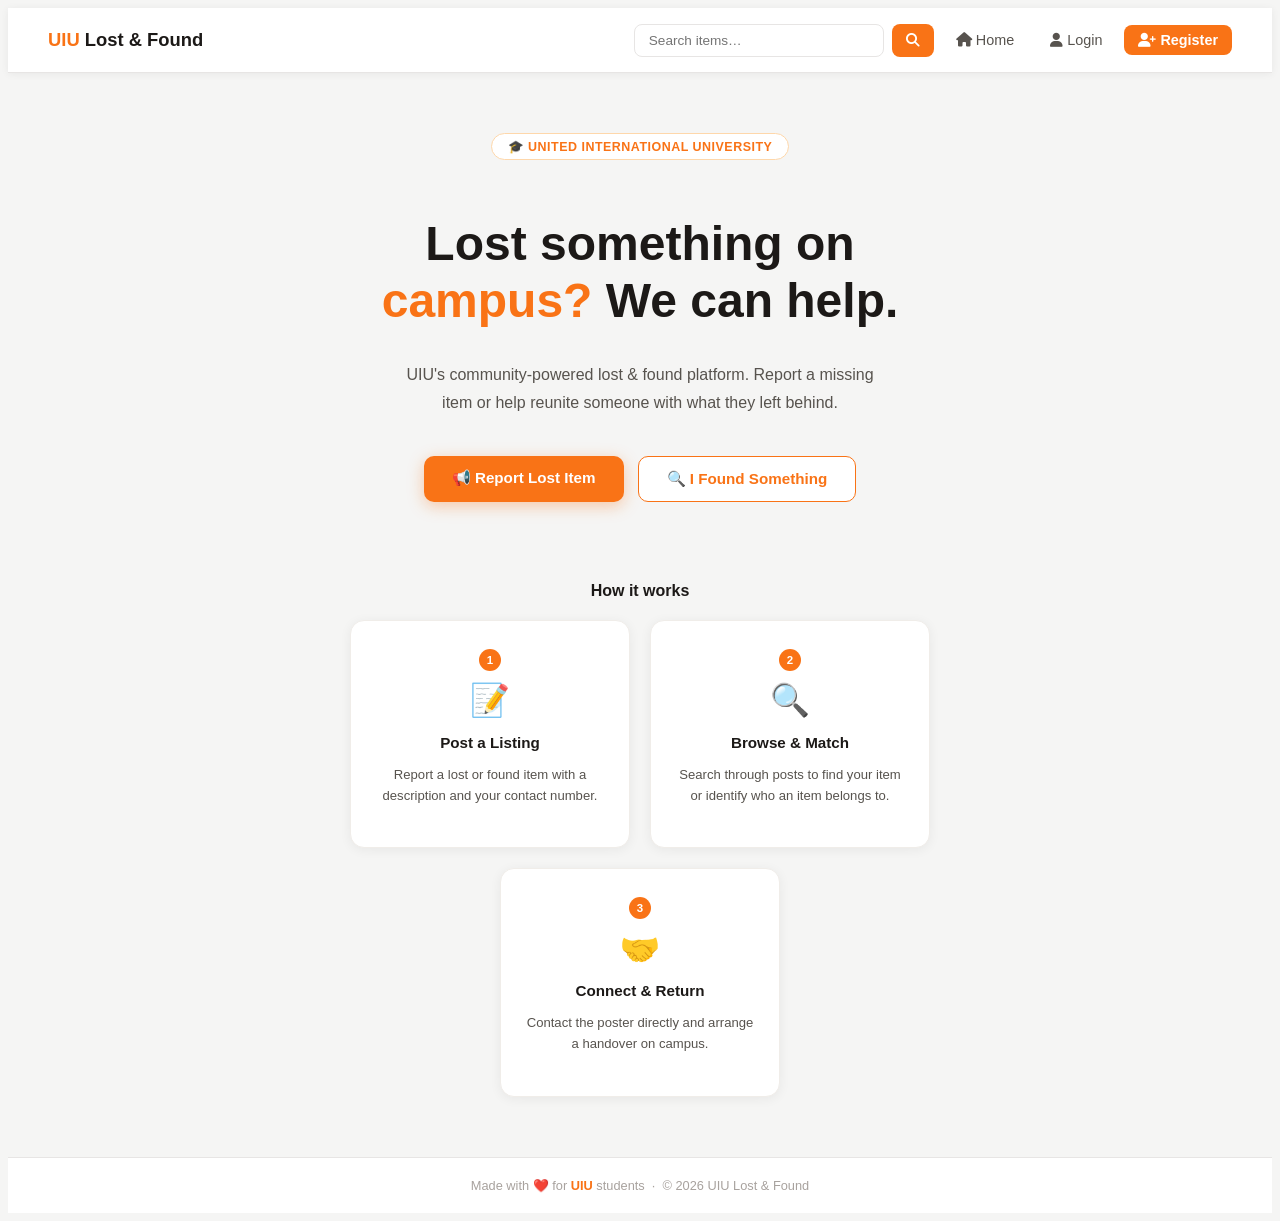
==== index.html @ 33952929 "Intial fronted for UIU Lost & Found" ====
<!DOCTYPE html>
<html lang="en">
<head>
    <meta charset="UTF-8">
    <meta name="viewport" content="width=device-width, initial-scale=1.0">
    <title>Home-UIU Lost & Found</title>
    <link rel="stylesheet" href="homestyle.css">
    <link rel="icon" type="image/x-icon" href="LOST AND FOUND.png">
    <link rel="stylesheet" href="https://cdnjs.cloudflare.com/ajax/libs/font-awesome/6.5.0/css/all.min.css" />
</head>
<body>
    
<nav>
  <div class="nav-logo">
    <a href="index.html" class="nav-logo">UIU <span>Lost &amp; Found</span>
    </a>
  </div>
  <div class="nav-links">
    <form method="get" style="display:flex; gap:8px;">
  <input
    type="text"
    name="search"
    placeholder="Search items…"
    style="
      padding: 8px 14px;
      border: 1.5px solid #E7E5E4;
      border-radius: 8px;
      font-size: 0.85rem;
      font-family: 'Inter', sans-serif;
      outline: none;
      width: 220px;
    "
  />
  <button
    type="submit"
    style="
      background: #F97316;
      color: #fff;
      border: none;
      border-radius: 8px;
      padding: 8px 14px;
      cursor: pointer;
      font-size: 0.85rem;
    "
  >
    <i class="fa-solid fa-magnifying-glass"></i>
  </button>
</form>
    <a href="index.html"><i class="fa-solid fa-house"></i> Home</a>
    <a href="login.html"><i class="fa-solid fa-user"></i> Login</a>
    <a href="register.html" class="btn-nav"><i class="fa-solid fa-user-plus"></i> Register</a>
  </div>
</nav>

<main>
  <div class="badge">🎓 United International University</div>

  <h1>Lost something on<br><em>campus?</em> We can help.</h1>

  <p class="subtitle">
    UIU's community-powered lost &amp; found platform. Report a missing item or help reunite someone with what they left behind.
  </p>

  <div class="actions">
    <a href="rli.html" class="btn-primary">📢 Report Lost Item</a>
    <a href="ifs.html" class="btn-secondary">🔍 I Found Something</a>
  </div>

  <p class="steps-label">How it works</p>
  <div class="steps">
    <div class="step">
      <span class="step-num">1</span>
      <span class="step-icon">📝</span>
      <h3>Post a Listing</h3>
      <p>Report a lost or found item with a description and your contact number.</p>
    </div>
    <div class="step">
      <span class="step-num">2</span>
      <span class="step-icon">🔍</span>
      <h3>Browse &amp; Match</h3>
      <p>Search through posts to find your item or identify who an item belongs to.</p>
    </div>
    <div class="step">
      <span class="step-num">3</span>
      <span class="step-icon">🤝</span>
      <h3>Connect &amp; Return</h3>
      <p>Contact the poster directly and arrange a handover on campus.</p>
    </div>
  </div>
</main>

<footer>
  Made with ❤️ for <strong>UIU</strong> students &nbsp;·&nbsp; © 2026 UIU Lost &amp; Found
</footer>

</body>
</html>
---- homestyle.css ----
:root {
    --orange: #F97316;
    --orange-dark: #EA6C0A;
    --orange-light: #FFF7ED;
    --text-dark: #1C1917;
    --text-mid: #57534E;
    --bg: #F5F5F4;
  }

  body {
    font-family: 'Inter', sans-serif;
    background: var(--bg);
    color: var(--text-dark);
    min-height: 100vh;
    display: flex;
    flex-direction: column;
  }

  /* NAV */
  nav {
    background: #fff;
    border-bottom: 1px solid #E7E5E4;
    display: flex;
    align-items: center;
    justify-content: space-between;
    padding: 0 40px;
    height: 64px;
    box-shadow: 0 1px 8px rgba(0,0,0,0.06);
  }
  .nav-logo {
    font-family: 'Poppins', sans-serif;
    font-weight: 800;
    font-size: 1.15rem;
    color: var(--orange);
    text-decoration: none;
  }
  .nav-logo span { color: var(--text-dark); }
  .nav-links { display: flex; gap: 8px; align-items: center; }
  .nav-links a {
    text-decoration: none;
    font-size: 0.9rem;
    font-weight: 500;
    color: var(--text-mid);
    padding: 7px 14px;
    border-radius: 8px;
    transition: background 0.15s, color 0.15s;
  }
  .nav-links a:hover { background: var(--orange-light); color: var(--orange); }
  .btn-nav {
    background: var(--orange) !important;
    color: #fff !important;
    font-weight: 600 !important;
  }
  .btn-nav:hover { background: var(--orange-dark) !important; }

  /* MAIN */
  main {
    flex: 1;
    display: flex;
    flex-direction: column;
    align-items: center;
    justify-content: center;
    padding: 60px 24px;
    text-align: center;
  }

  .badge {
    display: inline-flex;
    align-items: center;
    gap: 6px;
    background: #fff;
    border: 1.5px solid #FED7AA;
    color: var(--orange);
    font-size: 0.78rem;
    font-weight: 600;
    letter-spacing: 0.5px;
    padding: 5px 16px;
    border-radius: 999px;
    margin-bottom: 24px;
    text-transform: uppercase;
  }

  h1 {
    font-family: 'Poppins', sans-serif;
    font-size: clamp(2rem, 5vw, 3rem);
    font-weight: 800;
    line-height: 1.18;
    margin-bottom: 16px;
    color: var(--text-dark);
  }
  h1 em { color: var(--orange); font-style: normal; }

  .subtitle {
    font-size: 1rem;
    color: var(--text-mid);
    max-width: 480px;
    line-height: 1.7;
    margin-bottom: 40px;
  }

  /* CTA BUTTONS */
  .actions {
    display: flex;
    gap: 14px;
    flex-wrap: wrap;
    justify-content: center;
    margin-bottom: 64px;
  }
  .actions a {
    text-decoration: none;
    font-weight: 600;
    font-size: 0.95rem;
    padding: 13px 28px;
    border-radius: 10px;
    transition: all 0.18s;
  }
  .btn-primary {
    background: var(--orange);
    color: #fff;
    box-shadow: 0 4px 16px rgba(249,115,22,0.35);
  }
  .btn-primary:hover { background: var(--orange-dark); transform: translateY(-1px); }
  .btn-secondary {
    background: #fff;
    color: var(--orange);
    border: 1.5px solid var(--orange);
  }
  .btn-secondary:hover { background: var(--orange-light); }

  /* HOW IT WORKS */
  .steps-label {
    font-family: 'Poppins', sans-serif;
    font-weight: 700;
    font-size: 1rem;
    color: var(--text-dark);
    margin-bottom: 20px;
  }
  .steps {
    display: flex;
    gap: 20px;
    flex-wrap: wrap;
    justify-content: center;
    max-width: 760px;
  }
  .step {
    background: #fff;
    border-radius: 14px;
    padding: 28px 24px;
    flex: 1;
    min-width: 200px;
    max-width: 230px;
    border: 1px solid #F0EDE9;
    box-shadow: 0 2px 12px rgba(0,0,0,0.06);
  }
  .step-icon {
    font-size: 2rem;
    margin-bottom: 12px;
    display: block;
  }
  .step-num {
    display: inline-flex;
    align-items: center;
    justify-content: center;
    width: 22px; height: 22px;
    background: var(--orange);
    color: #fff;
    border-radius: 50%;
    font-size: 0.72rem;
    font-weight: 700;
    margin-bottom: 10px;
  }
  .step h3 {
    font-family: 'Poppins', sans-serif;
    font-weight: 700;
    font-size: 0.95rem;
    margin-bottom: 6px;
    color: var(--text-dark);
  }
  .step p {
    font-size: 0.82rem;
    color: var(--text-mid);
    line-height: 1.6;
  }

  /* FOOTER */
  footer {
    text-align: center;
    padding: 20px;
    font-size: 0.8rem;
    color: #A8A29E;
    border-top: 1px solid #E7E5E4;
    background: #fff;
  }
  footer strong { color: var(--orange); }

  @media (max-width: 500px) {
    nav { padding: 0 16px; }
    .nav-links a:not(.btn-nav) { display: none; }
  }
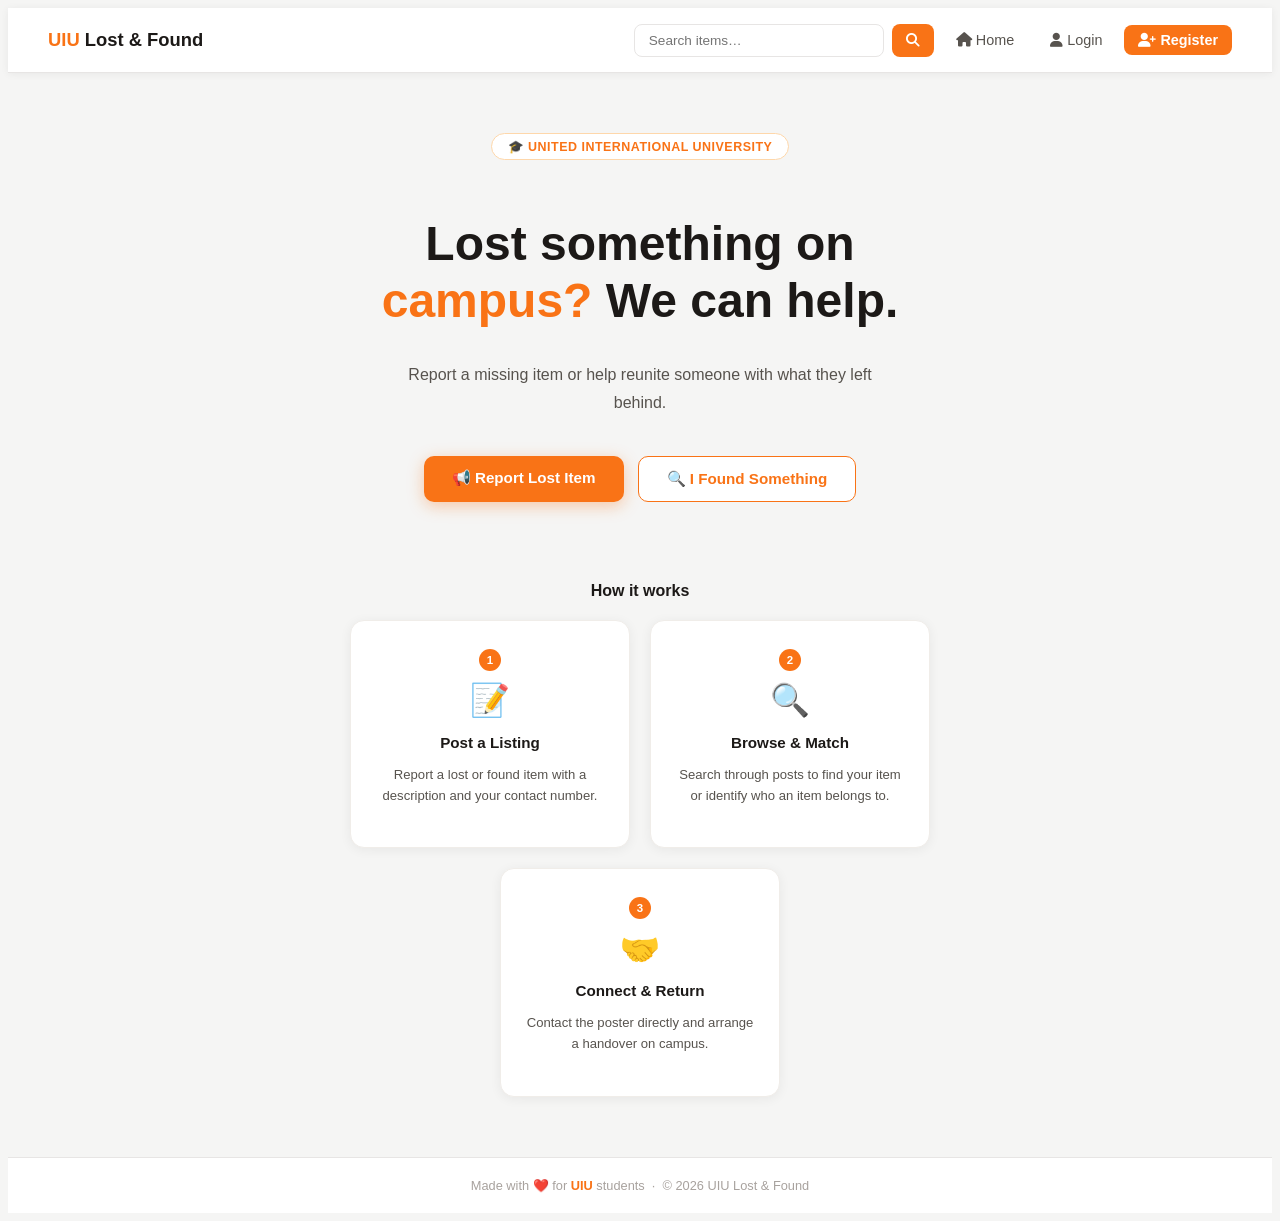
==== commit ed8a5943: "Update subtitle text in index.html Removed a unneccessary paragraph" ====
--- a/index.html
+++ b/index.html
@@ -8,8 +8,7 @@
     <link rel="icon" type="image/x-icon" href="LOST AND FOUND.png">
     <link rel="stylesheet" href="https://cdnjs.cloudflare.com/ajax/libs/font-awesome/6.5.0/css/all.min.css" />
 </head>
-<body>
-    
+<body>    
 <nav>
   <div class="nav-logo">
     <a href="index.html" class="nav-logo">UIU <span>Lost &amp; Found</span>
@@ -58,7 +57,7 @@
   <h1>Lost something on<br><em>campus?</em> We can help.</h1>
 
   <p class="subtitle">
-    UIU's community-powered lost &amp; found platform. Report a missing item or help reunite someone with what they left behind.
+    Report a missing item or help reunite someone with what they left behind.
   </p>
 
   <div class="actions">
@@ -94,4 +93,4 @@
 </footer>
 
 </body>
-</html>+</html>
--- a/homestyle.css
+++ b/homestyle.css
@@ -15,8 +15,6 @@
     display: flex;
     flex-direction: column;
   }
-
-  /* NAV */
   nav {
     background: #fff;
     border-bottom: 1px solid #E7E5E4;
@@ -52,8 +50,6 @@
     font-weight: 600 !important;
   }
   .btn-nav:hover { background: var(--orange-dark) !important; }
-
-  /* MAIN */
   main {
     flex: 1;
     display: flex;
@@ -97,8 +93,6 @@
     line-height: 1.7;
     margin-bottom: 40px;
   }
-
-  /* CTA BUTTONS */
   .actions {
     display: flex;
     gap: 14px;
@@ -126,8 +120,6 @@
     border: 1.5px solid var(--orange);
   }
   .btn-secondary:hover { background: var(--orange-light); }
-
-  /* HOW IT WORKS */
   .steps-label {
     font-family: 'Poppins', sans-serif;
     font-weight: 700;
@@ -181,8 +173,6 @@
     color: var(--text-mid);
     line-height: 1.6;
   }
-
-  /* FOOTER */
   footer {
     text-align: center;
     padding: 20px;
@@ -196,4 +186,4 @@
   @media (max-width: 500px) {
     nav { padding: 0 16px; }
     .nav-links a:not(.btn-nav) { display: none; }
-  }+  }
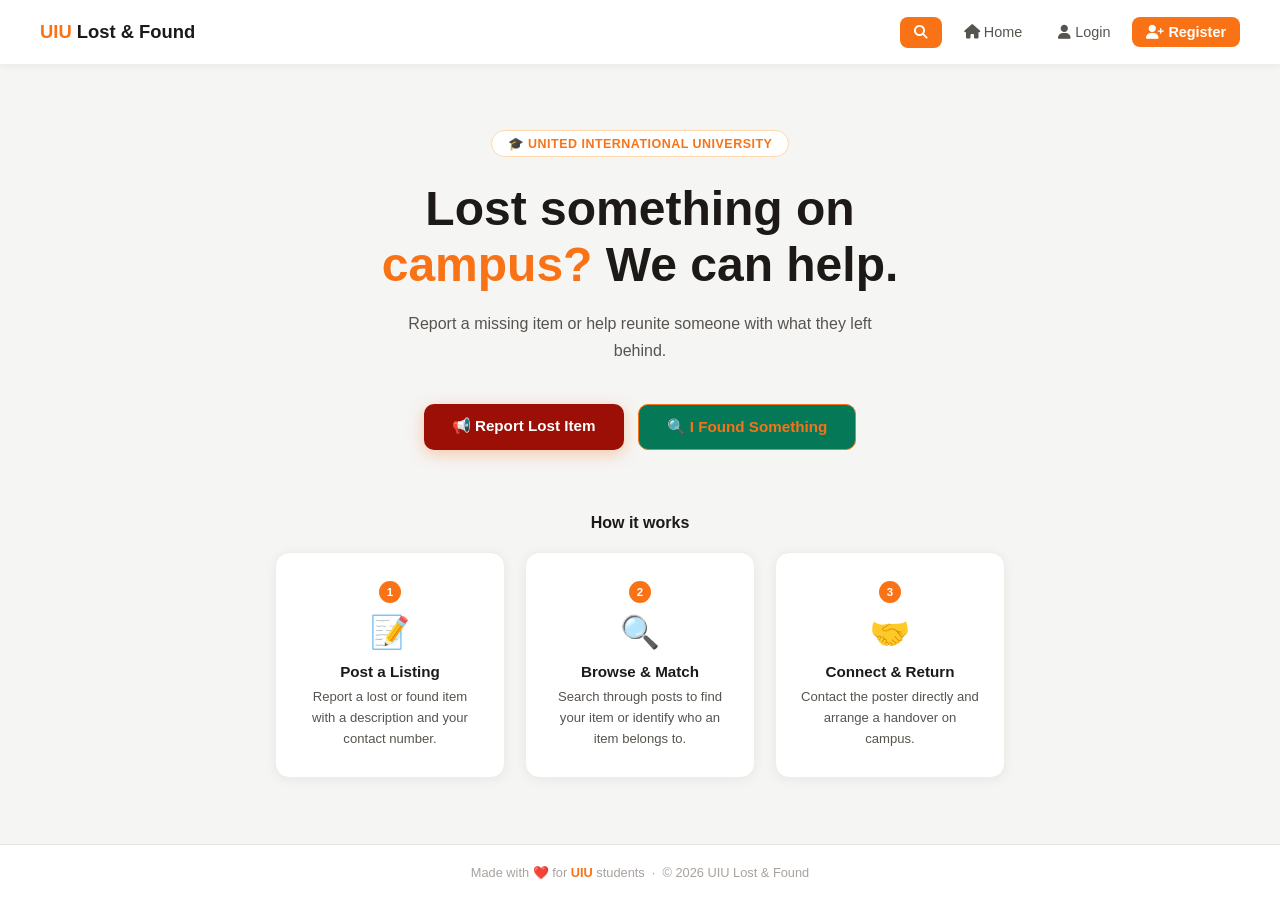
==== commit 74d6fe45: "Updated UI and fixed layout" ====
--- a/index.html
+++ b/index.html
@@ -16,21 +16,10 @@
   </div>
   <div class="nav-links">
     <form method="get" style="display:flex; gap:8px;">
-  <input
-    type="text"
-    name="search"
-    placeholder="Search items…"
-    style="
-      padding: 8px 14px;
-      border: 1.5px solid #E7E5E4;
-      border-radius: 8px;
-      font-size: 0.85rem;
-      font-family: 'Inter', sans-serif;
-      outline: none;
-      width: 220px;
-    "
-  />
-  <button
+  
+      <button
+   type="button"
+  onclick="window.location.href='searchpage.html'"
     type="submit"
     style="
       background: #F97316;
@@ -44,6 +33,7 @@
   >
     <i class="fa-solid fa-magnifying-glass"></i>
   </button>
+  
 </form>
     <a href="index.html"><i class="fa-solid fa-house"></i> Home</a>
     <a href="login.html"><i class="fa-solid fa-user"></i> Login</a>
--- a/homestyle.css
+++ b/homestyle.css
@@ -1,3 +1,9 @@
+ * {
+  margin: 0;
+  padding: 0;
+  box-sizing: border-box;
+}
+
  :root {
     --orange: #F97316;
     --orange-dark: #EA6C0A;
@@ -5,6 +11,8 @@
     --text-dark: #1C1917;
     --text-mid: #57534E;
     --bg: #F5F5F4;
+    --lost_red: #9B0F06;
+    --found_green: #047857;
   }
 
   body {
@@ -15,16 +23,19 @@
     display: flex;
     flex-direction: column;
   }
-  nav {
-    background: #fff;
-    border-bottom: 1px solid #E7E5E4;
-    display: flex;
-    align-items: center;
-    justify-content: space-between;
-    padding: 0 40px;
-    height: 64px;
-    box-shadow: 0 1px 8px rgba(0,0,0,0.06);
-  }
+ nav {
+  background: #fff;
+  border-bottom: 1px solid var(--border);
+  display: flex;
+  align-items: center;
+  justify-content: space-between;
+  padding: 0 40px;
+  height: 64px;
+  box-shadow: 0 1px 8px rgba(0,0,0,0.06);
+  position: sticky;
+  top: 0;
+  z-index: 100;
+}
   .nav-logo {
     font-family: 'Poppins', sans-serif;
     font-weight: 800;
@@ -109,13 +120,13 @@
     transition: all 0.18s;
   }
   .btn-primary {
-    background: var(--orange);
+    background: var(--lost_red);
     color: #fff;
     box-shadow: 0 4px 16px rgba(249,115,22,0.35);
   }
   .btn-primary:hover { background: var(--orange-dark); transform: translateY(-1px); }
   .btn-secondary {
-    background: #fff;
+    background: var(--found_green);
     color: var(--orange);
     border: 1.5px solid var(--orange);
   }
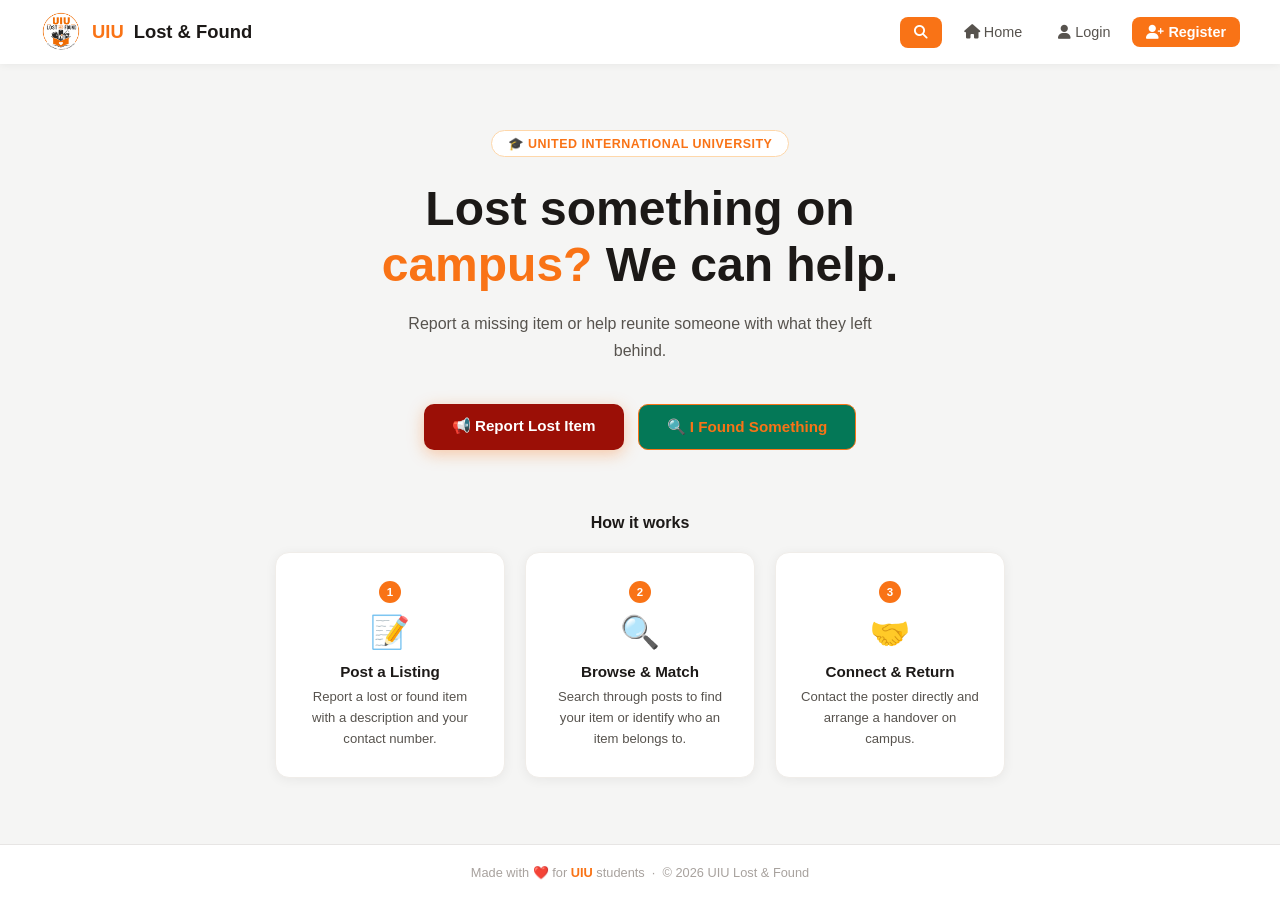
==== commit 019093a2: "added the new logo to every pages navbar" ====
--- a/index.html
+++ b/index.html
@@ -4,14 +4,18 @@
     <meta charset="UTF-8">
     <meta name="viewport" content="width=device-width, initial-scale=1.0">
     <title>Home-UIU Lost & Found</title>
+     <link rel="icon" type="image/png" href="logo.png">
     <link rel="stylesheet" href="homestyle.css">
-    <link rel="icon" type="image/x-icon" href="LOST AND FOUND.png">
+   
     <link rel="stylesheet" href="https://cdnjs.cloudflare.com/ajax/libs/font-awesome/6.5.0/css/all.min.css" />
 </head>
 <body>    
 <nav>
   <div class="nav-logo">
-    <a href="index.html" class="nav-logo">UIU <span>Lost &amp; Found</span>
+
+    <a href="index.html" class="nav-logo">
+      <img src="logo.png" alt="UIU Lost & Found Logo">
+      UIU <span>Lost &amp; Found</span>
     </a>
   </div>
   <div class="nav-links">
--- a/homestyle.css
+++ b/homestyle.css
@@ -36,14 +36,28 @@
   top: 0;
   z-index: 100;
 }
-  .nav-logo {
+ .nav-logo {
+    display: flex;
+    align-items: center;
+    gap: 10px;
+
     font-family: 'Poppins', sans-serif;
     font-weight: 800;
     font-size: 1.15rem;
+
     color: var(--orange);
     text-decoration: none;
-  }
-  .nav-logo span { color: var(--text-dark); }
+}
+
+.nav-logo img {
+    width: 42px;
+    height: 42px;
+    object-fit: contain;
+}
+
+.nav-logo span {
+    color: var(--text-dark);
+}
   .nav-links { display: flex; gap: 8px; align-items: center; }
   .nav-links a {
     text-decoration: none;
